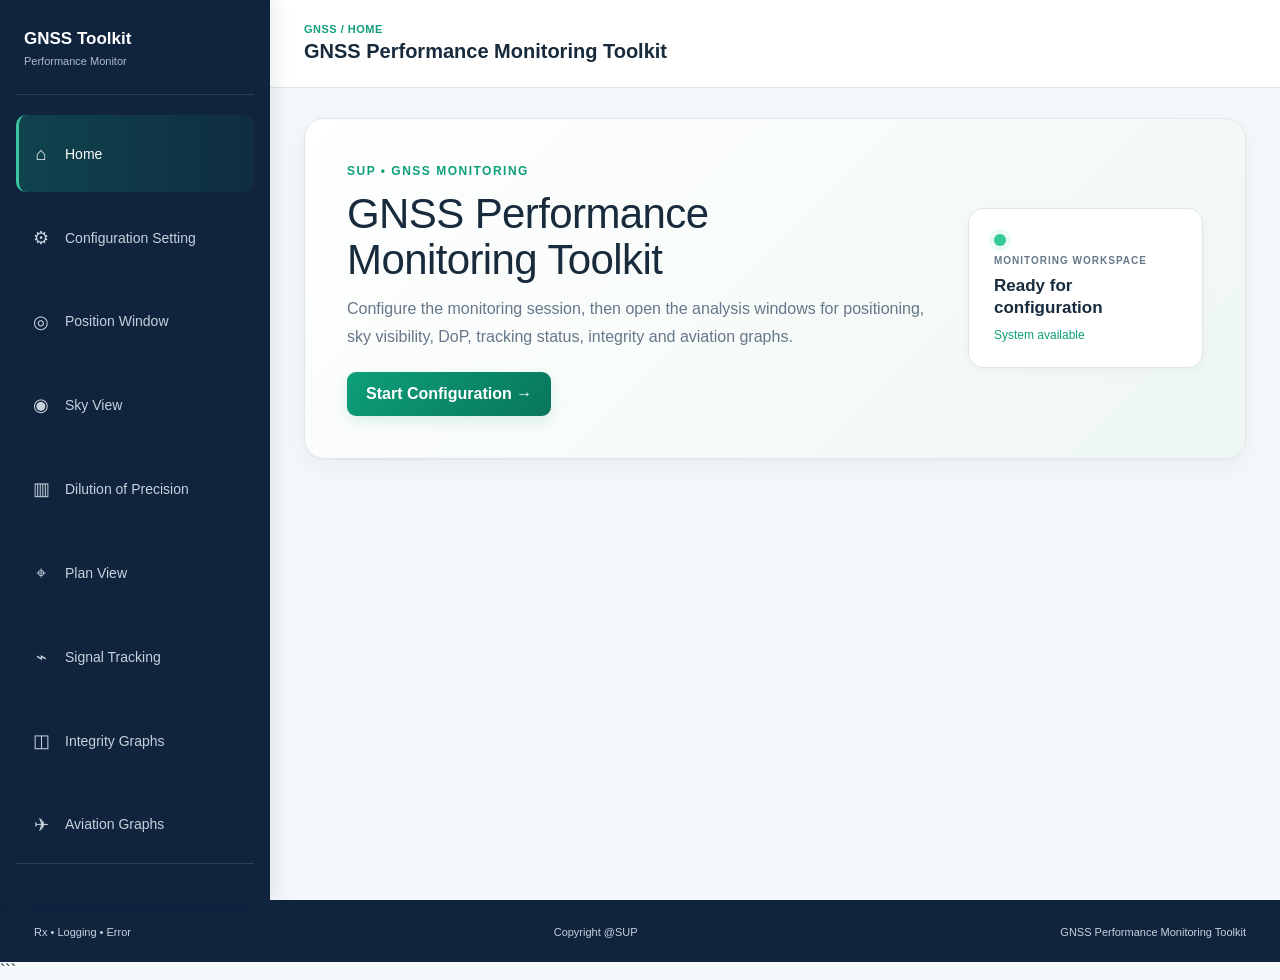
==== index.html @ cc6a9aa6 "first commit" ====
<!DOCTYPE html>
<html lang="en">

<head>
  <meta charset="UTF-8">
  <meta name="viewport" content="width=device-width, initial-scale=1.0">

  <title>GNSS Performance Monitoring Toolkit</title>

  <link rel="stylesheet" href="css/style.css">
</head>

<body>

<div class="app-shell">

  <!-- =========================================
       SIDEBAR
       ========================================= -->

  <aside class="sidebar" id="sidebar">

    <!-- SIDEBAR BRAND -->
    <div class="sidebar-brand">

  

      <div class="brand-text">
        <strong>GNSS Toolkit</strong>
        <small>Performance Monitor</small>
      </div>

    </div>


    <!-- SIDEBAR NAVIGATION -->
    <nav class="sidebar-nav">

      <a class="nav-item active" href="index.html">
        <span>⌂</span>
        <label>Home</label>
      </a>

      <a class="nav-item" href="pages/configuration.html">
        <span>⚙</span>
        <label>Configuration Setting</label>
      </a>

      <a class="nav-item" href="pages/position.html">
        <span>◎</span>
        <label>Position Window</label>
      </a>

      <a class="nav-item" href="pages/sky-view.html">
        <span>◉</span>
        <label>Sky View</label>
      </a>

      <a class="nav-item" href="pages/dop.html">
        <span>▥</span>
        <label>Dilution of Precision</label>
      </a>

      <a class="nav-item" href="pages/plan-view.html">
        <span>⌖</span>
        <label>Plan View</label>
      </a>

      <a class="nav-item" href="pages/signal-tracking.html">
        <span>⌁</span>
        <label>Signal Tracking</label>
      </a>

      <a class="nav-item" href="pages/integrity.html">
        <span>◫</span>
        <label>Integrity Graphs</label>
      </a>

      <a class="nav-item" href="pages/aviation.html">
        <span>✈</span>
        <label>Aviation Graphs</label>
      </a>

    </nav>


    <!-- sidebar -->
    <div class="sidebar-footer">

     

     

    </div>

  </aside>


  <!-- =========================================
       MAIN CONTENT
       ========================================= -->

  <main class="main-content">


    <!-- TOP BAR -->
    <header class="topbar">

      <button
        class="menu-btn"
        onclick="toggleSidebar()"
        aria-label="Open navigation">
        ☰
      </button>


      <div class="topbar-title">

        <div class="breadcrumb">
          GNSS / HOME
        </div>

        <h1>
          GNSS Performance Monitoring Toolkit
        </h1>

      </div>


      <!-- THEME BUTTON -->
      <!-- <button
        class="theme-toggle"
        id="themeToggle"
        onclick="toggleTheme()"
        aria-label="Switch theme">

        <span id="themeIcon">☾</span>

        <span id="themeText">
          Dark Mode
        </span>

      </button> -->


    

    </header>


    <!-- =========================================
         HERO
         ========================================= -->

    <section class="hero">

      <div class="hero-content">

        <span class="eyebrow">
          SUP • GNSS MONITORING
        </span>


        <h2>
          GNSS Performance<br>
          Monitoring Toolkit
        </h2>


        <p>
          Configure the monitoring session, then open the
          analysis windows for positioning, sky visibility,
          DoP, tracking status, integrity and aviation graphs.
        </p>


        <a
          class="primary-btn"
          href="pages/configuration.html">

          Start Configuration →

        </a>

      </div>


      <!-- HERO STATUS -->
      <div class="hero-status">

        <span class="status-dot"></span>

        <small>
          MONITORING WORKSPACE
        </small>

        <strong>
          Ready for configuration
        </strong>

        <span>
          System available
        </span>

      </div>

  
 </div>



    <!-- =========================================
         MAIN PAGE FOOTER
         THIS IS SEPARATE FROM SIDEBAR
         ========================================= -->

    <footer class="main-footer">

      <span>
        Rx • Logging • Error
      </span>

      <span>
        Copyright @SUP
      </span>

      <span>
        GNSS Performance Monitoring Toolkit
      </span>

    </footer>


  </main>



<!-- JAVASCRIPT -->
<script src="js/app.js"></script>

</body>
</html>
```
---- css/style.css ----
/* =========================================
   GLOBAL RESET
   ========================================= */

* {
    margin: 0;
    padding: 0;
    box-sizing: border-box;

    font-family:
        Arial,
        Helvetica,
        sans-serif;
}


/* =========================================
   ROOT COLORS
   ========================================= */

:root {
    --green: #0d9f7a;
    --green-dark: #08765c;

    --navy: #10243e;

    --text: #182b3c;
    --muted: #667789;

    --line: #dfe7ec;

    --bg: #f5f8fa;

    --white: #ffffff;

    --sidebar-text: #c6d1dc;
    --sidebar-muted: #aebdca;
}


/* =========================================
   BODY
   ========================================= */

html {
    scroll-behavior: smooth;
}

body {
    background: var(--bg);

    color: var(--text);

    min-height: 100vh;

    overflow-x: hidden;
}


/* =========================================
   LINKS
   ========================================= */

a {
    text-decoration: none;

    color: inherit;
}


/* =========================================
   APP SHELL
   ========================================= */

.app-shell {
    display: flex;

    min-height: 100vh;

    width: 100%;
}


/* =========================================
   SIDEBAR
   ========================================= */

.sidebar {
    width: 270px;

    height: 100vh;

    background: var(--navy);

    color: #ffffff;

    position: fixed;

    left: 0;
    top: 0;
    bottom: 0;

    z-index: 100;

    padding: 24px 16px 0;

    display: flex;

    flex-direction: column;

    overflow-y: auto;

    overflow-x: hidden;

    box-shadow:
        4px 0 18px rgba(16, 36, 62, .10);
}


/* Sidebar scrollbar */

.sidebar::-webkit-scrollbar {
    width: 5px;
}

.sidebar::-webkit-scrollbar-track {
    background: transparent;
}

.sidebar::-webkit-scrollbar-thumb {
    background: rgba(255,255,255,.18);

    border-radius: 10px;
}


/* =========================================
   SIDEBAR BRAND
   ========================================= */

.sidebar-brand {
    display: flex;

    align-items: center;

    gap: 12px;

    padding: 4px 8px 26px;

    border-bottom:
        1px solid rgba(255,255,255,.12);

    flex-shrink: 0;
}


.brand-mark {
    width: 52px;
    height: 52px;

    min-width: 52px;

    border-radius: 14px;

    background:
        linear-gradient(
            135deg,
            #0d9f7a,
            #08765c
        );

    display: grid;

    place-items: center;

    font-weight: 800;

    font-size: 14px;

    box-shadow:
        0 6px 18px rgba(13,159,122,.18);
}


.sidebar-brand strong {
    display: block;

    font-size: 17px;

    line-height: 1.3;
}


.sidebar-brand small {
    display: block;

    color: var(--sidebar-muted);

    margin-top: 4px;

    font-size: 11px;

    line-height: 1.3;
}


/* =========================================
   SIDEBAR NAVIGATION
   ========================================= */

.sidebar-nav {
    padding-top: 20px;

    display: grid;

    gap: 7px;

    flex: 1;

    min-height: 0;
}


.nav-item {
    display: flex;

    align-items: center;

    gap: 12px;

    padding: 13px 13px;

    border-radius: 10px;

    color: var(--sidebar-text);

    font-size: 14px;

    transition:
        background .2s ease,
        color .2s ease,
        transform .2s ease;

    min-height: 44px;
}


.nav-item span {
    width: 24px;

    min-width: 24px;

    text-align: center;

    font-size: 18px;

    line-height: 1;
}


.nav-item label {
    cursor: pointer;

    line-height: 1.3;
}


.nav-item:hover {
    background:
        rgba(13,159,122,.13);

    color: #ffffff;

    transform:
        translateX(2px);
}


.nav-item.active {
    background:
        linear-gradient(
            90deg,
            rgba(13,159,122,.25),
            rgba(13,159,122,.07)
        );

    color: #ffffff;

    border-left:
        3px solid #39c59f;

    padding-left: 10px;
}


/* =========================================
   SIDEBAR FOOTER
   ========================================= */

.sidebar-footer {
    margin-top: auto;

    padding: 16px 8px 20px;

    border-top:
        1px solid rgba(255,255,255,.12);

    background: var(--navy);

    flex-shrink: 0;
}


.sidebar-status {
    display: flex;

    align-items: center;

    gap: 8px;

    color: #c6d1dc;

    font-size: 12px;

    font-weight: 600;
}


.sidebar-copyright {
    margin-top: 8px;

    color: #71869a;

    font-size: 9px;

    letter-spacing: .2px;
}


.status-light {
    display: inline-block;

    width: 9px;
    height: 9px;

    min-width: 9px;

    background: #37c995;

    border-radius: 50%;

    box-shadow:
        0 0 0 4px rgba(55,201,149,.10);
}


/* =========================================
   MAIN CONTENT
   ========================================= */

.main-content {
    margin-left: 270px;

    width:
        calc(100% - 270px);

    min-width: 0;

    min-height: 100vh;

    display: flex;

    flex-direction: column;

    background: var(--bg);

    overflow-x: hidden;
}


/* =========================================
   TOP BAR
   ========================================= */

.topbar {
    min-height: 88px;

    background: #ffffff;

    border-bottom:
        1px solid var(--line);

    display: flex;

    align-items: center;

    justify-content: space-between;

    padding: 16px 34px;

    gap: 16px;

    flex-shrink: 0;
}


.topbar-title {
    margin-right: auto;

    min-width: 0;
}


.breadcrumb {
    font-size: 11px;

    color: var(--green);

    font-weight: 700;

    letter-spacing: .5px;

    margin-bottom: 3px;
}


.topbar h1 {
    font-size: 20px;

    margin-top: 2px;

    line-height: 1.3;
}


/* =========================================
   MENU BUTTON
   ========================================= */

.menu-btn {
    display: none;

    border: 0;

    background: #eaf0f4;

    color: var(--navy);

    border-radius: 8px;

    padding: 9px 12px;

    cursor: pointer;

    font-size: 17px;

    flex-shrink: 0;
}


.menu-btn:hover {
    background: #dfe8ee;
}


/* =========================================
   THEME BUTTON
   ========================================= */

.theme-toggle {
    border: 1px solid var(--line);

    background: #ffffff;

    color: var(--text);

    padding: 10px 14px;

    border-radius: 9px;

    cursor: pointer;

    display: flex;

    align-items: center;

    gap: 7px;

    font-size: 12px;

    font-weight: 700;

    transition: .2s ease;

    white-space: nowrap;
}


.theme-toggle:hover {
    border-color: var(--green);

    color: var(--green);

    background: #f7fcfa;
}


/* =========================================
   EXIT BUTTON
   ========================================= */

.exit-btn {
    border: 0;

    background: #eaf0f4;

    color: #243849;

    padding: 11px 20px;

    border-radius: 9px;

    font-weight: 700;

    cursor: pointer;

    transition: .2s ease;

    white-space: nowrap;
}


.exit-btn:hover {
    background: #dfe8ee;

    transform: translateY(-1px);
}


/* =========================================
   HERO
   ========================================= */

.hero {
    margin: 30px 34px 10px;

    padding: 42px;

    border-radius: 20px;

    background:
        linear-gradient(
            135deg,
            #ffffff,
            #eef7f4
        );

    border:
        1px solid var(--line);

    display: flex;

    justify-content: space-between;

    align-items: center;

    gap: 30px;

    box-shadow:
        0 8px 25px rgba(16,36,62,.05),
        0 1px 2px rgba(16,36,62,.03);

    font-family:
        "Inter",
        "Segoe UI",
        Arial,
        sans-serif;
}


/* Hero content */

.hero-content {
    min-width: 0;
}


.hero .eyebrow {
    font-family:
        "Inter",
        "Segoe UI",
        Arial,
        sans-serif;

    font-size: 12px;

    font-weight: 600;

    color: var(--green);

    letter-spacing: 1.5px;
}


.hero h2 {
    font-family:
        "Inter",
        "Segoe UI",
        Arial,
        sans-serif;

    font-size: 42px;

    line-height: 1.1;

    margin: 12px 0;

    font-weight: 500;

    letter-spacing: -.6px;
}


.hero h2 strong {
    color: var(--green);

    font-weight: 800;
}


.hero p {
    font-family:
        "Inter",
        "Segoe UI",
        Arial,
        sans-serif;

    max-width: 700px;

    color: var(--muted);

    line-height: 1.7;

    font-weight: 400;
}


/* =========================================
   PRIMARY BUTTON
   ========================================= */

.hero .primary-btn {
    display: inline-block;

    margin-top: 22px;

    background:
        linear-gradient(
            135deg,
            var(--green),
            var(--green-dark)
        );

    color: #ffffff;

    padding: 13px 19px;

    border-radius: 9px;

    font-family:
        "Inter",
        "Segoe UI",
        Arial,
        sans-serif;

    font-weight: 600;

    transition: .2s ease;

    box-shadow:
        0 5px 14px rgba(13,159,122,.14);
}


.hero .primary-btn:hover {
    transform: translateY(-2px);

    box-shadow:
        0 8px 18px rgba(13,159,122,.20);
}


/* =========================================
   HERO STATUS
   ========================================= */

.hero-status {
    min-width: 235px;

    padding: 25px;

    background: #ffffff;

    border:
        1px solid var(--line);

    border-radius: 15px;

    display: grid;

    gap: 9px;

    font-family:
        "Inter",
        "Segoe UI",
        Arial,
        sans-serif;

    box-shadow:
        0 4px 14px rgba(16,36,62,.035);
}


.hero-status small {
    font-size: 10px;

    color: var(--muted);

    letter-spacing: 1px;

    font-weight: 600;
}


.hero-status strong {
    font-size: 17px;

    font-weight: 700;

    line-height: 1.3;
}


.hero-status span:last-child {
    font-size: 12px;

    color: var(--green);
}


.status-dot {
    width: 12px;

    height: 12px;

    border-radius: 50%;

    background: #35c996;

    box-shadow:
        0 0 0 5px rgba(53,201,150,.10);
}


/* =========================================
   MAIN SECTION
   ========================================= */

.section {
    margin: 34px;
}


.section-heading {
    display: flex;

    gap: 15px;

    align-items: flex-start;

    margin-bottom: 18px;
}


.section-number {
    min-width: 42px;

    height: 42px;

    border-radius: 10px;

    background: var(--navy);

    color: #ffffff;

    display: grid;

    place-items: center;

    font-weight: 800;

    font-size: 13px;
}


.section-heading h3 {
    font-size: 22px;

    line-height: 1.3;
}


.section-heading p {
    color: var(--muted);

    font-size: 14px;

    margin-top: 5px;

    line-height: 1.5;
}


/* =========================================
   HOME CARD
   ========================================= */

.home-card {
    display: flex;

    align-items: center;

    gap: 18px;

    background: #ffffff;

    border:
        1px solid var(--line);

    border-radius: 14px;

    padding: 20px;

    transition: .2s ease;

    box-shadow:
        0 3px 12px rgba(16,36,62,.025);
}


.home-card:hover {
    transform:
        translateY(-2px);

    box-shadow:
        0 9px 24px rgba(16,36,62,.08);
}


.card-icon {
    width: 48px;
    height: 48px;

    min-width: 48px;

    border-radius: 12px;

    background: #e6f6f1;

    color: var(--green);

    display: grid;

    place-items: center;

    font-size: 22px;
}


.home-card h4 {
    font-size: 17px;

    line-height: 1.3;
}


.home-card p {
    color: var(--muted);

    font-size: 13px;

    margin-top: 5px;

    line-height: 1.5;
}


.home-card > span {
    margin-left: auto;

    font-size: 24px;

    color: var(--green);
}


/* =========================================
   MAIN PAGE FOOTER
   IMPORTANT:
   THIS FOOTER IS SEPARATE FROM SIDEBAR
   ========================================= */

.main-footer {
    margin-top: auto;

    width: 100%;

    min-height: 62px;

    padding: 18px 34px;

    background: var(--navy);

    color: #c6d1dc;

    display: flex;

    align-items: center;

    justify-content: space-between;

    gap: 20px;

    font-size: 11px;

    border-top:
        1px solid rgba(16,36,62,.10);
}


/* =========================================
   OTHER PAGE COMPONENTS
   ========================================= */

.page-content {
    padding: 34px;
}


.page-title {
    background: #ffffff;

    border:
        1px solid var(--line);

    border-radius: 17px;

    padding: 26px;

    margin-bottom: 20px;

    box-shadow:
        0 3px 12px rgba(16,36,62,.025);
}


.page-title h2 {
    font-size: 29px;

    margin-bottom: 7px;
}


.page-title p {
    color: var(--muted);

    line-height: 1.6;
}


.panel {
    background: #ffffff;

    border:
        1px solid var(--line);

    border-radius: 15px;

    padding: 24px;

    margin-bottom: 20px;

    box-shadow:
        0 3px 12px rgba(16,36,62,.025);
}


.panel h3 {
    margin-bottom: 7px;
}


.panel > p {
    color: var(--muted);

    font-size: 14px;

    margin-bottom: 18px;

    line-height: 1.5;
}


/* =========================================
   SOURCE OPTIONS
   ========================================= */

.source-options {
    display: grid;

    grid-template-columns:
        repeat(3, minmax(0,1fr));

    gap: 16px;
}


.source-option {
    background: #f9fbfc;

    border:
        2px solid var(--line);

    border-radius: 14px;

    padding: 22px;

    display: flex;

    align-items: center;

    gap: 14px;

    transition: .2s ease;
}


.source-option:hover {
    border-color: var(--green);

    background: #f2fbf8;
}


.radio {
    width: 20px;

    height: 20px;

    border:
        2px solid #9aaab6;

    border-radius: 50%;

    position: relative;
}


.source-option:hover .radio {
    border-color: var(--green);
}


.source-option b {
    display: block;
}


.source-option small {
    display: block;

    color: var(--muted);

    margin-top: 5px;
}


.open-arrow {
    margin-left: auto;

    color: var(--green);

    font-size: 22px;
}


/* =========================================
   BACK BUTTONS
   ========================================= */

.back-row {
    display: flex;

    gap: 10px;

    margin-bottom: 18px;

    flex-wrap: wrap;
}


.back-btn {
    padding: 10px 15px;

    background: #ffffff;

    border:
        1px solid var(--line);

    border-radius: 8px;

    color: var(--text);

    font-weight: 700;

    transition: .2s ease;
}


.back-btn:hover {
    border-color: var(--green);

    color: var(--green);
}


/* =========================================
   FORM
   ========================================= */

.form-grid {
    display: grid;

    grid-template-columns:
        repeat(2,minmax(0,1fr));

    gap: 18px;
}


.field label {
    display: block;

    font-size: 13px;

    font-weight: 700;

    margin-bottom: 7px;
}


.field input,
.field select {
    width: 100%;

    padding: 12px;

    border:
        1px solid #ccd7df;

    border-radius: 8px;

    outline: none;

    background: #ffffff;
}


.field input:focus,
.field select:focus {
    border-color: var(--green);

    box-shadow:
        0 0 0 3px rgba(13,159,122,.08);
}


/* =========================================
   RADIO LIST
   ========================================= */

.radio-list {
    display: grid;

    gap: 12px;
}


.radio-row {
    display: flex;

    align-items: center;

    gap: 10px;

    padding: 13px;

    border:
        1px solid var(--line);

    border-radius: 8px;
}


.radio-row input {
    accent-color: var(--green);
}


/* =========================================
   STATS
   ========================================= */

.stats-grid {
    display: grid;

    grid-template-columns:
        repeat(4,minmax(0,1fr));

    gap: 15px;
}


.stat {
    padding: 20px;

    background: #f8fafb;

    border:
        1px solid var(--line);

    border-radius: 12px;
}


.stat small {
    color: var(--muted);
}


.stat strong {
    display: block;

    font-size: 24px;

    margin-top: 7px;

    color: var(--green);
}


/* =========================================
   DOP CHART
   ========================================= */

.dop-chart {
    height: 330px;

    display: flex;

    align-items: flex-end;

    gap:
        clamp(12px,4vw,40px);

    padding: 25px 15px;

    border-left:
        1px solid #cbd7df;

    border-bottom:
        1px solid #cbd7df;

    background:
        repeating-linear-gradient(
            to top,
            #fff 0,
            #fff 64px,
            #edf2f5 65px
        );
}


.bar-wrap {
    height: 100%;

    flex: 1;

    display: flex;

    flex-direction: column;

    justify-content: flex-end;

    align-items: center;

    gap: 8px;
}


.bar {
    width:
        min(65px,70%);

    border-radius:
        8px 8px 2px 2px;

    background:
        linear-gradient(
            to top,
            #08765c,
            #55c9aa
        );

    min-height: 25px;

    transition: .2s ease;
}


.bar:hover {
    transform:
        translateY(-3px);
}


.bar-wrap span {
    font-size: 12px;

    font-weight: 700;
}


.bar-wrap small {
    color: var(--muted);
}


/* =========================================
   SIGNAL GRID
   ========================================= */

.signal-grid {
    display: grid;

    grid-template-columns:
        repeat(5,minmax(0,1fr));

    gap: 14px;
}


.signal-box {
    background: #ffffff;

    border:
        1px solid var(--line);

    border-radius: 12px;

    padding: 20px;

    text-align: center;
}


.signal-box strong {
    display: block;

    color: var(--green);

    font-size: 24px;

    margin-top: 10px;
}


/* =========================================
   PLACEHOLDER
   ========================================= */

.placeholder {
    height: 300px;

    border:
        2px dashed #ccd7df;

    border-radius: 13px;

    display: grid;

    place-items: center;

    color: var(--muted);

    background: #fafcfd;

    text-align: center;

    padding: 20px;
}


/* =========================================
   CHIPS
   ========================================= */

.chips {
    display: flex;

    flex-wrap: wrap;

    gap: 10px;
}


.chip {
    padding: 9px 13px;

    border-radius: 20px;

    background: #e9f6f2;

    color: #08765c;

    font-size: 13px;

    font-weight: 700;
}


/* =========================================
   TABLET
   ========================================= */

@media (max-width: 1050px) {

    .feature-grid {
        grid-template-columns:
            repeat(2,1fr);
    }

    .feature-card.wide {
        grid-column:
            span 2;
    }

    .source-options {
        grid-template-columns: 1fr;
    }

    .stats-grid {
        grid-template-columns:
            repeat(2,1fr);
    }

    .signal-grid {
        grid-template-columns:
            repeat(2,1fr);
    }

    .hero {
        padding: 32px;
    }

    .hero h2 {
        font-size: 36px;
    }

    .theme-toggle {
        padding: 9px 11px;
    }
}


/* =========================================
   MOBILE / TABLET
   ========================================= */

@media (max-width: 800px) {

    /* SIDEBAR */

    .sidebar {
        width: 270px;

        transform:
            translateX(-100%);

        transition:
            transform .25s ease;

        box-shadow:
            8px 0 25px rgba(0,0,0,.15);
    }

    .sidebar.open {
        transform:
            translateX(0);
    }


    /* MAIN */

    .main-content {
        margin-left: 0;

        width: 100%;
    }


    /* MENU */

    .menu-btn {
        display: block;
    }


    /* TOPBAR */

    .topbar {
        min-height: 72px;

        padding: 13px 18px;

        gap: 10px;
    }

    .topbar h1 {
        font-size: 16px;
    }

    .breadcrumb {
        font-size: 9px;
    }

    .theme-toggle {
        padding: 8px 10px;

        font-size: 11px;
    }

    .exit-btn {
        padding: 9px 13px;

        font-size: 12px;
    }


    /* HERO */

    .hero {
        margin: 20px 18px;

        padding: 28px;

        flex-direction: column;

        align-items: flex-start;

        gap: 22px;
    }

    .hero h2 {
        font-size: 32px;
    }

    .hero-status {
        width: 100%;

        min-width: 0;
    }


    /* SECTION */

    .section {
        margin: 25px 18px;
    }


    /* PAGE */

    .page-content {
        padding: 25px 18px;
    }


    /* GRID */

    .feature-grid {
        grid-template-columns: 1fr;
    }

    .feature-card.wide {
        grid-column: auto;
    }


    /* FORM */

    .form-grid {
        grid-template-columns: 1fr;
    }


    /* MAIN FOOTER */

    .main-footer {
        padding: 18px;

        flex-direction: column;

        text-align: center;

        gap: 8px;
    }
}


/* =========================================
   SMALL MOBILE
   ========================================= */

@media (max-width: 520px) {

    /* SIDEBAR */

    .sidebar {
        width: 255px;
    }


    /* TOPBAR */

    .topbar {
        padding: 12px 14px;

        gap: 7px;
    }

    .topbar h1 {
        font-size: 14px;
    }

    .theme-toggle {
        padding: 8px;

        gap: 4px;
    }

    .theme-toggle #themeText {
        display: none;
    }

    .topbar .exit-btn {
        padding: 8px 11px;
    }


    /* HERO */

    .hero {
        margin: 16px 14px;

        padding: 22px;

        border-radius: 16px;
    }

    .hero h2 {
        font-size: 27px;
    }

    .hero p {
        font-size: 14px;
    }

    .hero .primary-btn {
        width: 100%;

        text-align: center;
    }


    /* SECTION */

    .section {
        margin:
            22px 14px;
    }

    .section-heading {
        gap: 10px;
    }

    .section-number {
        min-width: 36px;

        width: 36px;

        height: 36px;

        font-size: 11px;
    }

    .section-heading h3 {
        font-size: 18px;
    }

    .section-heading p {
        font-size: 13px;
    }


    /* PAGE CONTENT */

    .page-content {
        padding:
            20px 14px;
    }


    /* PAGE TITLE */

    .page-title {
        padding: 20px;

        border-radius: 14px;
    }

    .page-title h2 {
        font-size: 24px;
    }


    /* PANELS */

    .panel {
        padding: 18px;

        border-radius: 13px;
    }


    /* STATS */

    .stats-grid,
    .signal-grid {
        grid-template-columns: 1fr;
    }


    /* DOP GRAPH */

    .dop-chart {
        height: 260px;

        gap: 8px;

        padding:
            15px 7px;
    }

    .bar {
        width: 65%;
    }

    .bar-wrap span {
        font-size: 10px;
    }

    .bar-wrap small {
        font-size: 10px;
    }


    /* SOURCE OPTIONS */

    .source-option {
        padding: 17px;
    }


    /* BACK BUTTON */

    .back-row {
        gap: 7px;
    }

    .back-btn {
        padding: 9px 12px;

        font-size: 12px;
    }


    /* SIDEBAR FOOTER */

    .sidebar-footer {
        padding:
            14px 7px 18px;
    }

    .sidebar-status {
        font-size: 11px;
    }

    .sidebar-copyright {
        font-size: 9px;
    }


    /* MAIN FOOTER */

    .main-footer {
        font-size: 10px;

        padding:
            16px 12px;
    }
}


/* =========================================
   VERY SMALL MOBILE
   ========================================= */

@media (max-width: 360px) {

    .hero h2 {
        font-size: 24px;
    }

    .hero {
        padding: 19px;
    }

    .section {
        margin-left: 10px;

        margin-right: 10px;
    }

    .page-content {
        padding-left: 10px;

        padding-right: 10px;
    }

    .panel {
        padding: 15px;
    }
}
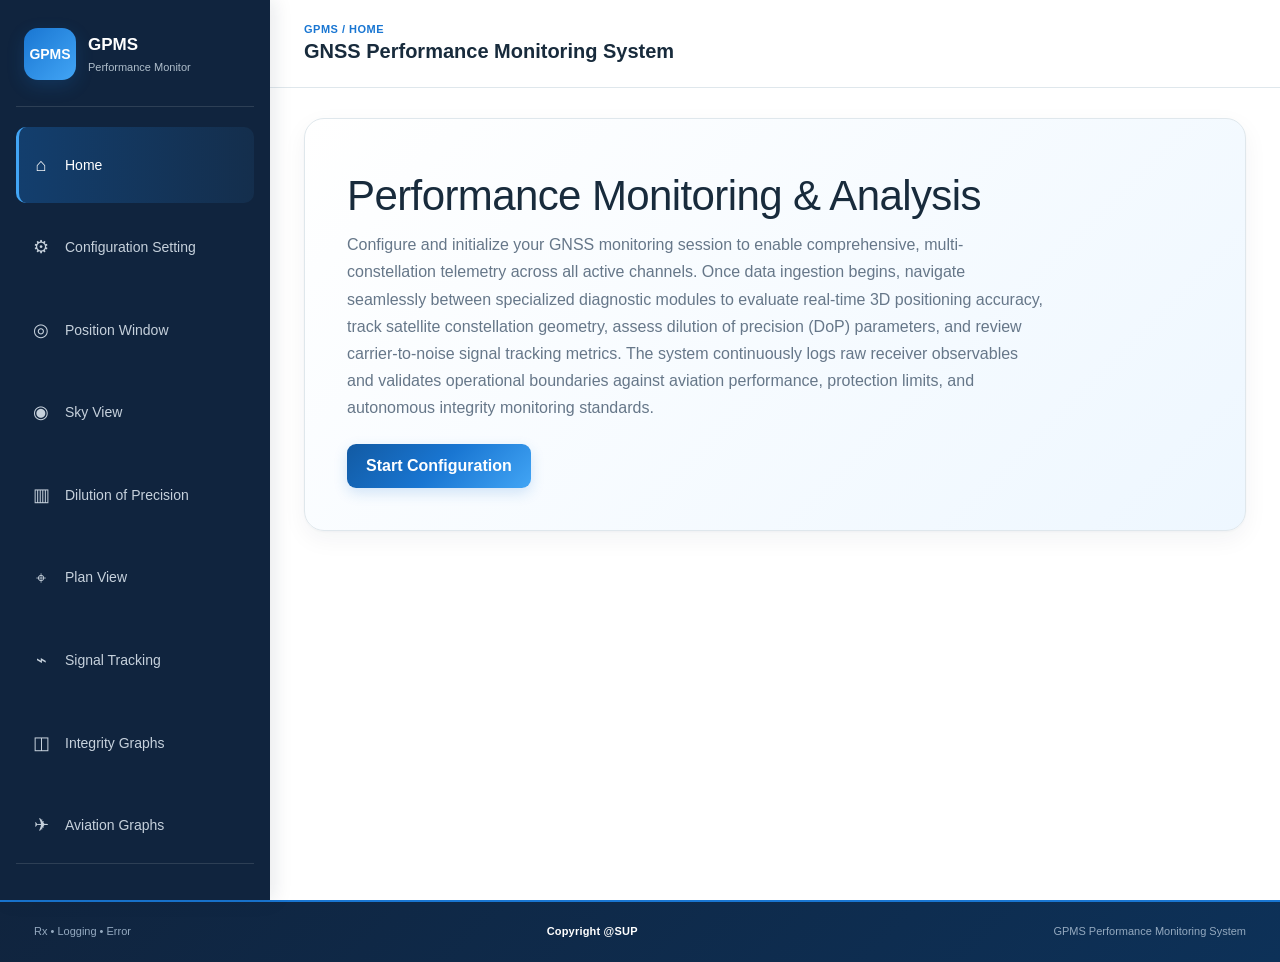
==== commit aae49ea7: "first commit" ====
--- a/index.html
+++ b/index.html
@@ -6,7 +6,7 @@
   <meta charset="UTF-8">
   <meta name="viewport" content="width=device-width, initial-scale=1.0">
 
-  <title>GNSS Performance Monitoring Toolkit</title>
+  <title>GPMS Performance Monitoring System</title>
 
   <link rel="stylesheet" href="css/style.css">
 </head>
@@ -21,18 +21,18 @@
 
   <aside class="sidebar" id="sidebar">
 
-    <!-- SIDEBAR BRAND -->
-    <div class="sidebar-brand">
-
-  
-
-      <div class="brand-text">
-        <strong>GNSS Toolkit</strong>
-        <small>Performance Monitor</small>
-      </div>
-
-    </div>
-
+   <div class="sidebar-brand">
+
+            <div class="brand-mark">
+                GPMS
+            </div>
+
+            <div>
+                <strong>GPMS </strong>
+                <small>Performance Monitor</small>
+            </div>
+
+        </div>
 
     <!-- SIDEBAR NAVIGATION -->
     <nav class="sidebar-nav">
@@ -118,30 +118,17 @@
       <div class="topbar-title">
 
         <div class="breadcrumb">
-          GNSS / HOME
+          GPMS / HOME
         </div>
 
         <h1>
-          GNSS Performance Monitoring Toolkit
+          GNSS Performance Monitoring System
         </h1>
 
       </div>
 
 
-      <!-- THEME BUTTON -->
-      <!-- <button
-        class="theme-toggle"
-        id="themeToggle"
-        onclick="toggleTheme()"
-        aria-label="Switch theme">
-
-        <span id="themeIcon">☾</span>
-
-        <span id="themeText">
-          Dark Mode
-        </span>
-
-      </button> -->
+  
 
 
     
@@ -156,30 +143,33 @@
     <section class="hero">
 
       <div class="hero-content">
-
+<!-- 
         <span class="eyebrow">
-          SUP • GNSS MONITORING
-        </span>
+          SUP • GPMS MONITORING
+        </span> -->
 
 
         <h2>
-          GNSS Performance<br>
-          Monitoring Toolkit
-        </h2>
-
-
-        <p>
-          Configure the monitoring session, then open the
-          analysis windows for positioning, sky visibility,
-          DoP, tracking status, integrity and aviation graphs.
-        </p>
+    Performance Monitoring &amp; Analysis
+</h2>
+
+<p>
+    Configure and initialize your GNSS monitoring session to enable comprehensive,
+    multi-constellation telemetry across all active channels. Once data ingestion
+    begins, navigate seamlessly between specialized diagnostic modules to evaluate
+    real-time 3D positioning accuracy, track satellite constellation geometry,
+    assess dilution of precision (DoP) parameters, and review carrier-to-noise
+    signal tracking metrics. The system continuously logs raw receiver observables
+    and validates operational boundaries against aviation performance, protection
+    limits, and autonomous integrity monitoring standards.
+</p>
 
 
         <a
           class="primary-btn"
           href="pages/configuration.html">
 
-          Start Configuration →
+          Start Configuration 
 
         </a>
 
@@ -187,7 +177,7 @@
 
 
       <!-- HERO STATUS -->
-      <div class="hero-status">
+      <!-- <div class="hero-status">
 
         <span class="status-dot"></span>
 
@@ -203,7 +193,7 @@
           System available
         </span>
 
-      </div>
+      </div> -->
 
   
  </div>
@@ -226,7 +216,7 @@
       </span>
 
       <span>
-        GNSS Performance Monitoring Toolkit
+        GPMS Performance Monitoring System
       </span>
 
     </footer>
@@ -241,4 +231,3 @@
 
 </body>
 </html>
-```
--- a/css/style.css
+++ b/css/style.css
@@ -7,7 +7,6 @@
     margin: 0;
     padding: 0;
     box-sizing: border-box;
-
     font-family:
         Arial,
         Helvetica,
@@ -20,18 +19,15 @@
    ========================================= */
 
 :root {
-    --green: #0d9f7a;
-    --green-dark: #08765c;
-
+    --blue: #1976d2;
+    --blue-dark: #125aa3;
+    --blue-light: #42a5f5;
     --navy: #10243e;
 
     --text: #182b3c;
     --muted: #667789;
-
     --line: #dfe7ec;
-
     --bg: #f5f8fa;
-
     --white: #ffffff;
 
     --sidebar-text: #c6d1dc;
@@ -49,11 +45,8 @@
 
 body {
     background: var(--bg);
-
     color: var(--text);
-
     min-height: 100vh;
-
     overflow-x: hidden;
 }
 
@@ -64,7 +57,6 @@
 
 a {
     text-decoration: none;
-
     color: inherit;
 }
 
@@ -75,9 +67,7 @@
 
 .app-shell {
     display: flex;
-
     min-height: 100vh;
-
     width: 100%;
 }
 
@@ -87,6 +77,7 @@
    ========================================= */
 
 .sidebar {
+
     width: 270px;
 
     height: 100vh;
@@ -98,7 +89,9 @@
     position: fixed;
 
     left: 0;
+
     top: 0;
+
     bottom: 0;
 
     z-index: 100;
@@ -109,37 +102,23 @@
 
     flex-direction: column;
 
-    overflow-y: auto;
-
-    overflow-x: hidden;
+    /*
+       SIDEBAR IS FIXED
+       NO SCROLLING
+    */
+    overflow: hidden;
 
     box-shadow:
         4px 0 18px rgba(16, 36, 62, .10);
 }
 
 
-/* Sidebar scrollbar */
-
-.sidebar::-webkit-scrollbar {
-    width: 5px;
-}
-
-.sidebar::-webkit-scrollbar-track {
-    background: transparent;
-}
-
-.sidebar::-webkit-scrollbar-thumb {
-    background: rgba(255,255,255,.18);
-
-    border-radius: 10px;
-}
-
-
 /* =========================================
    SIDEBAR BRAND
    ========================================= */
 
 .sidebar-brand {
+
     display: flex;
 
     align-items: center;
@@ -156,7 +135,9 @@
 
 
 .brand-mark {
+
     width: 52px;
+
     height: 52px;
 
     min-width: 52px;
@@ -166,8 +147,8 @@
     background:
         linear-gradient(
             135deg,
-            #0d9f7a,
-            #08765c
+            #1976d2,
+            #42a5f5
         );
 
     display: grid;
@@ -179,11 +160,12 @@
     font-size: 14px;
 
     box-shadow:
-        0 6px 18px rgba(13,159,122,.18);
+        0 6px 18px rgba(25,118,210,.20);
 }
 
 
 .sidebar-brand strong {
+
     display: block;
 
     font-size: 17px;
@@ -193,6 +175,7 @@
 
 
 .sidebar-brand small {
+
     display: block;
 
     color: var(--sidebar-muted);
@@ -210,19 +193,31 @@
    ========================================= */
 
 .sidebar-nav {
+
     padding-top: 20px;
 
     display: grid;
 
     gap: 7px;
 
+    /*
+       Navigation remains inside the fixed sidebar.
+       It does NOT create a scrollbar.
+    */
     flex: 1;
 
     min-height: 0;
-}
-
+
+    overflow: hidden;
+}
+
+
+/* =========================================
+   NAVIGATION ITEM
+   ========================================= */
 
 .nav-item {
+
     display: flex;
 
     align-items: center;
@@ -236,6 +231,8 @@
     color: var(--sidebar-text);
 
     font-size: 14px;
+
+    text-decoration: none;
 
     transition:
         background .2s ease,
@@ -243,10 +240,13 @@
         transform .2s ease;
 
     min-height: 44px;
+
+    flex-shrink: 0;
 }
 
 
 .nav-item span {
+
     width: 24px;
 
     min-width: 24px;
@@ -260,37 +260,125 @@
 
 
 .nav-item label {
+
     cursor: pointer;
 
     line-height: 1.3;
-}
-
+
+    white-space: nowrap;
+}
+
+
+/* =========================================
+   BLUE HOVER
+   ========================================= */
 
 .nav-item:hover {
-    background:
-        rgba(13,159,122,.13);
-
-    color: #ffffff;
-
-    transform:
-        translateX(2px);
-}
-
-
-.nav-item.active {
+
     background:
         linear-gradient(
             90deg,
-            rgba(13,159,122,.25),
-            rgba(13,159,122,.07)
+            rgba(25,118,210,.22),
+            rgba(66,165,245,.07)
         );
 
     color: #ffffff;
 
+    transform:
+        translateX(2px);
+}
+
+
+/* =========================================
+   BLUE ACTIVE
+   ========================================= */
+
+.nav-item.active {
+
+    background:
+        linear-gradient(
+            90deg,
+            rgba(25,118,210,.32),
+            rgba(66,165,245,.08)
+        );
+
+    color: #ffffff;
+
     border-left:
-        3px solid #39c59f;
+        3px solid #42a5f5;
 
     padding-left: 10px;
+}
+
+
+/* =========================================
+   SIDEBAR FOOTER
+   ========================================= */
+
+.sidebar-footer {
+
+    flex-shrink: 0;
+
+    min-height: 25px;
+
+    height: 25px;
+}
+
+
+/* =========================================
+   COMPLETELY REMOVE SIDEBAR SCROLLBAR
+   ========================================= */
+
+/* Chrome / Edge / Safari */
+
+.sidebar::-webkit-scrollbar,
+.sidebar-nav::-webkit-scrollbar {
+
+    display: none;
+
+    width: 0;
+
+    height: 0;
+}
+
+
+/* Firefox */
+
+.sidebar,
+.sidebar-nav {
+
+    scrollbar-width: none;
+}
+
+
+/* =========================================
+   PREVENT HORIZONTAL SIDEBAR SCROLLING
+   ========================================= */
+
+.sidebar {
+
+    overflow-x: hidden;
+
+    overflow-y: hidden;
+}
+
+
+/* =========================================
+   IMPORTANT
+   SIDEBAR NEVER MOVES OR SCROLLS
+   ========================================= */
+
+.sidebar {
+
+    position: fixed;
+
+    top: 0;
+
+    left: 0;
+
+    bottom: 0;
+
+    height: 100vh;
 }
 
 
@@ -346,12 +434,17 @@
 
     min-width: 9px;
 
-    background: #37c995;
+    background:
+        linear-gradient(
+            135deg,
+            #1976d2,
+            #42a5f5
+        );
 
     border-radius: 50%;
 
     box-shadow:
-        0 0 0 4px rgba(55,201,149,.10);
+        0 0 0 4px rgba(66,165,245,.10);
 }
 
 
@@ -415,7 +508,7 @@
 .breadcrumb {
     font-size: 11px;
 
-    color: var(--green);
+    color: var(--blue);
 
     font-weight: 700;
 
@@ -443,7 +536,7 @@
 
     border: 0;
 
-    background: #eaf0f4;
+    background: #eaf3fc;
 
     color: var(--navy);
 
@@ -460,7 +553,7 @@
 
 
 .menu-btn:hover {
-    background: #dfe8ee;
+    background: #dcecff;
 }
 
 
@@ -469,7 +562,8 @@
    ========================================= */
 
 .theme-toggle {
-    border: 1px solid var(--line);
+    border:
+        1px solid var(--line);
 
     background: #ffffff;
 
@@ -498,11 +592,11 @@
 
 
 .theme-toggle:hover {
-    border-color: var(--green);
-
-    color: var(--green);
-
-    background: #f7fcfa;
+    border-color: var(--blue);
+
+    color: var(--blue);
+
+    background: #f4f9ff;
 }
 
 
@@ -532,9 +626,17 @@
 
 
 .exit-btn:hover {
-    background: #dfe8ee;
-
-    transform: translateY(-1px);
+    background:
+        linear-gradient(
+            135deg,
+            #1976d2,
+            #42a5f5
+        );
+
+    color: #ffffff;
+
+    transform:
+        translateY(-1px);
 }
 
 
@@ -553,7 +655,7 @@
         linear-gradient(
             135deg,
             #ffffff,
-            #eef7f4
+            #eef7ff
         );
 
     border:
@@ -597,7 +699,7 @@
 
     font-weight: 600;
 
-    color: var(--green);
+    color: var(--blue);
 
     letter-spacing: 1.5px;
 }
@@ -623,7 +725,19 @@
 
 
 .hero h2 strong {
-    color: var(--green);
+    background:
+        linear-gradient(
+            90deg,
+            #125aa3,
+            #1976d2,
+            #42a5f5
+        );
+
+    -webkit-background-clip: text;
+
+    background-clip: text;
+
+    -webkit-text-fill-color: transparent;
 
     font-weight: 800;
 }
@@ -658,8 +772,9 @@
     background:
         linear-gradient(
             135deg,
-            var(--green),
-            var(--green-dark)
+            #125aa3,
+            #1976d2,
+            #42a5f5
         );
 
     color: #ffffff;
@@ -679,15 +794,16 @@
     transition: .2s ease;
 
     box-shadow:
-        0 5px 14px rgba(13,159,122,.14);
+        0 5px 14px rgba(25,118,210,.18);
 }
 
 
 .hero .primary-btn:hover {
-    transform: translateY(-2px);
+    transform:
+        translateY(-2px);
 
     box-shadow:
-        0 8px 18px rgba(13,159,122,.20);
+        0 8px 18px rgba(25,118,210,.28);
 }
 
 
@@ -700,7 +816,12 @@
 
     padding: 25px;
 
-    background: #ffffff;
+    background:
+        linear-gradient(
+            135deg,
+            #ffffff,
+            #f1f7fd
+        );
 
     border:
         1px solid var(--line);
@@ -745,7 +866,7 @@
 .hero-status span:last-child {
     font-size: 12px;
 
-    color: var(--green);
+    color: var(--blue);
 }
 
 
@@ -756,10 +877,15 @@
 
     border-radius: 50%;
 
-    background: #35c996;
+    background:
+        linear-gradient(
+            135deg,
+            #1976d2,
+            #42a5f5
+        );
 
     box-shadow:
-        0 0 0 5px rgba(53,201,150,.10);
+        0 0 0 5px rgba(66,165,245,.10);
 }
 
 
@@ -790,7 +916,12 @@
 
     border-radius: 10px;
 
-    background: var(--navy);
+    background:
+        linear-gradient(
+            135deg,
+            #10243e,
+            #174b78
+        );
 
     color: #ffffff;
 
@@ -833,7 +964,12 @@
 
     gap: 18px;
 
-    background: #ffffff;
+    background:
+        linear-gradient(
+            135deg,
+            #ffffff,
+            #f7fbff
+        );
 
     border:
         1px solid var(--line);
@@ -853,22 +989,31 @@
     transform:
         translateY(-2px);
 
+    border-color:
+        #c9def2;
+
     box-shadow:
-        0 9px 24px rgba(16,36,62,.08);
+        0 9px 24px rgba(25,118,210,.08);
 }
 
 
 .card-icon {
     width: 48px;
+
     height: 48px;
 
     min-width: 48px;
 
     border-radius: 12px;
 
-    background: #e6f6f1;
-
-    color: var(--green);
+    background:
+        linear-gradient(
+            135deg,
+            #eaf4ff,
+            #dceeff
+        );
+
+    color: var(--blue);
 
     display: grid;
 
@@ -901,14 +1046,12 @@
 
     font-size: 24px;
 
-    color: var(--green);
+    color: var(--blue);
 }
 
 
 /* =========================================
    MAIN PAGE FOOTER
-   IMPORTANT:
-   THIS FOOTER IS SEPARATE FROM SIDEBAR
    ========================================= */
 
 .main-footer {
@@ -920,7 +1063,12 @@
 
     padding: 18px 34px;
 
-    background: var(--navy);
+    background:
+        linear-gradient(
+            135deg,
+            #10243e,
+            #0d3158
+        );
 
     color: #c6d1dc;
 
@@ -935,7 +1083,7 @@
     font-size: 11px;
 
     border-top:
-        1px solid rgba(16,36,62,.10);
+        2px solid #1976d2;
 }
 
 
@@ -949,7 +1097,12 @@
 
 
 .page-title {
-    background: #ffffff;
+    background:
+        linear-gradient(
+            135deg,
+            #ffffff,
+            #f7fbff
+        );
 
     border:
         1px solid var(--line);
@@ -980,7 +1133,12 @@
 
 
 .panel {
-    background: #ffffff;
+    background:
+        linear-gradient(
+            135deg,
+            #ffffff,
+            #fbfdff
+        );
 
     border:
         1px solid var(--line);
@@ -1027,7 +1185,12 @@
 
 
 .source-option {
-    background: #f9fbfc;
+    background:
+        linear-gradient(
+            135deg,
+            #f9fbfc,
+            #f3f8fd
+        );
 
     border:
         2px solid var(--line);
@@ -1047,9 +1210,14 @@
 
 
 .source-option:hover {
-    border-color: var(--green);
-
-    background: #f2fbf8;
+    border-color: var(--blue);
+
+    background:
+        linear-gradient(
+            135deg,
+            #ffffff,
+            #edf6ff
+        );
 }
 
 
@@ -1068,7 +1236,7 @@
 
 
 .source-option:hover .radio {
-    border-color: var(--green);
+    border-color: var(--blue);
 }
 
 
@@ -1089,7 +1257,7 @@
 .open-arrow {
     margin-left: auto;
 
-    color: var(--green);
+    color: var(--blue);
 
     font-size: 22px;
 }
@@ -1113,7 +1281,12 @@
 .back-btn {
     padding: 10px 15px;
 
-    background: #ffffff;
+    background:
+        linear-gradient(
+            135deg,
+            #ffffff,
+            #f5f9fd
+        );
 
     border:
         1px solid var(--line);
@@ -1129,9 +1302,16 @@
 
 
 .back-btn:hover {
-    border-color: var(--green);
-
-    color: var(--green);
+    border-color: var(--blue);
+
+    color: var(--blue);
+
+    background:
+        linear-gradient(
+            135deg,
+            #ffffff,
+            #edf6ff
+        );
 }
 
 
@@ -1179,10 +1359,10 @@
 
 .field input:focus,
 .field select:focus {
-    border-color: var(--green);
+    border-color: var(--blue);
 
     box-shadow:
-        0 0 0 3px rgba(13,159,122,.08);
+        0 0 0 3px rgba(25,118,210,.08);
 }
 
 
@@ -1214,7 +1394,7 @@
 
 
 .radio-row input {
-    accent-color: var(--green);
+    accent-color: var(--blue);
 }
 
 
@@ -1235,7 +1415,12 @@
 .stat {
     padding: 20px;
 
-    background: #f8fafb;
+    background:
+        linear-gradient(
+            135deg,
+            #f8fafb,
+            #f2f7fc
+        );
 
     border:
         1px solid var(--line);
@@ -1256,7 +1441,7 @@
 
     margin-top: 7px;
 
-    color: var(--green);
+    color: var(--blue);
 }
 
 
@@ -1287,7 +1472,7 @@
             to top,
             #fff 0,
             #fff 64px,
-            #edf2f5 65px
+            #edf3f8 65px
         );
 }
 
@@ -1319,8 +1504,9 @@
     background:
         linear-gradient(
             to top,
-            #08765c,
-            #55c9aa
+            #125aa3,
+            #1976d2,
+            #42a5f5
         );
 
     min-height: 25px;
@@ -1362,7 +1548,12 @@
 
 
 .signal-box {
-    background: #ffffff;
+    background:
+        linear-gradient(
+            135deg,
+            #ffffff,
+            #f5faff
+        );
 
     border:
         1px solid var(--line);
@@ -1378,7 +1569,7 @@
 .signal-box strong {
     display: block;
 
-    color: var(--green);
+    color: var(--blue);
 
     font-size: 24px;
 
@@ -1404,7 +1595,12 @@
 
     color: var(--muted);
 
-    background: #fafcfd;
+    background:
+        linear-gradient(
+            135deg,
+            #fafcfd,
+            #f3f7fb
+        );
 
     text-align: center;
 
@@ -1430,9 +1626,14 @@
 
     border-radius: 20px;
 
-    background: #e9f6f2;
-
-    color: #08765c;
+    background:
+        linear-gradient(
+            135deg,
+            #eaf4ff,
+            #dceeff
+        );
+
+    color: #125aa3;
 
     font-size: 13px;
 
@@ -1635,15 +1836,11 @@
 
 @media (max-width: 520px) {
 
-    /* SIDEBAR */
-
     .sidebar {
         width: 255px;
     }
 
 
-    /* TOPBAR */
-
     .topbar {
         padding: 12px 14px;
 
@@ -1669,8 +1866,6 @@
     }
 
 
-    /* HERO */
-
     .hero {
         margin: 16px 14px;
 
@@ -1693,8 +1888,6 @@
         text-align: center;
     }
 
-
-    /* SECTION */
 
     .section {
         margin:
@@ -1724,16 +1917,12 @@
     }
 
 
-    /* PAGE CONTENT */
-
     .page-content {
         padding:
             20px 14px;
     }
 
 
-    /* PAGE TITLE */
-
     .page-title {
         padding: 20px;
 
@@ -1745,16 +1934,12 @@
     }
 
 
-    /* PANELS */
-
     .panel {
         padding: 18px;
 
         border-radius: 13px;
     }
 
-
-    /* STATS */
 
     .stats-grid,
     .signal-grid {
@@ -1762,8 +1947,6 @@
     }
 
 
-    /* DOP GRAPH */
-
     .dop-chart {
         height: 260px;
 
@@ -1786,15 +1969,11 @@
     }
 
 
-    /* SOURCE OPTIONS */
-
     .source-option {
         padding: 17px;
     }
 
 
-    /* BACK BUTTON */
-
     .back-row {
         gap: 7px;
     }
@@ -1805,8 +1984,6 @@
         font-size: 12px;
     }
 
-
-    /* SIDEBAR FOOTER */
 
     .sidebar-footer {
         padding:
@@ -1822,8 +1999,6 @@
     }
 
 
-    /* MAIN FOOTER */
-
     .main-footer {
         font-size: 10px;
 
@@ -1864,3 +2039,1701 @@
     }
 }
 
+
+/* CONFIGURATION CSS */
+
+
+
+        /* =========================================================
+           PAGE LAYOUT
+        ========================================================= */
+
+        html,
+        body {
+            width: 100%;
+            height: 100%;
+            margin: 0;
+            padding: 0;
+        }
+
+        body {
+            background: #f5f8fa;
+            overflow: hidden;
+        }
+
+        .app-shell {
+            display: flex;
+            width: 100%;
+            height: 100vh;
+            overflow: hidden;
+        }
+
+        .sidebar {
+            height: 100vh;
+            min-height: 100vh;
+            flex-shrink: 0;
+        }
+
+        .sidebar-container {
+            height: 100%;
+            display: flex;
+            flex-direction: column;
+        }
+
+        .sidebar-nav {
+            flex: 1;
+            overflow-y: auto;
+        }
+
+        .main-content {
+            flex: 1;
+            min-width: 0;
+            height: 100vh;
+            display: flex;
+            flex-direction: column;
+            background: #ffffff;
+            overflow: hidden;
+        }
+
+        .page-content {
+            flex: 1;
+            min-height: 0;
+            overflow-y: auto;
+            overflow-x: hidden;
+            background: #f5f8fa;
+        }
+
+        .content-container {
+            padding-bottom: 25px;
+        }
+
+
+        /* =========================================================
+           SOURCE OPTIONS
+        ========================================================= */
+
+        .source-options {
+            display: flex;
+            flex-direction: column;
+            gap: 12px;
+        }
+
+        .source-option {
+            width: 100%;
+            min-height: 70px;
+
+            display: flex;
+            align-items: center;
+
+            padding: 14px 18px;
+
+            border: 1px solid #dfe7ec;
+            border-radius: 10px;
+
+            background: #ffffff;
+
+            color: #182b3c;
+
+            cursor: pointer;
+
+            text-align: left;
+
+            transition: all 0.2s ease;
+        }
+
+        .source-option:hover {
+            border-color: #1976d2;
+            background: #f8fcfb;
+            box-shadow: 0 5px 16px rgba(16, 36, 62, 0.08);
+        }
+
+        .source-option.selected {
+            border-color: #1976d2;
+            background: #f3fbf8;
+            box-shadow: 0 4px 14px rgba(13, 159, 122, 0.10);
+        }
+
+        .radio {
+            width: 18px;
+            height: 18px;
+
+            margin-right: 15px;
+
+            flex-shrink: 0;
+
+            border: 2px solid #b9c7d2;
+            border-radius: 50%;
+
+            position: relative;
+        }
+
+        .source-option.selected .radio {
+            border-color: #1976d2;
+        }
+
+        .source-option.selected .radio::after {
+            content: "";
+
+            position: absolute;
+
+            width: 8px;
+            height: 8px;
+
+            top: 3px;
+            left: 3px;
+
+            border-radius: 50%;
+
+            background: #0d9f7a;
+        }
+
+        .option-details {
+            display: flex;
+            flex-direction: column;
+            gap: 4px;
+            flex: 1;
+        }
+
+        .option-details b {
+            font-size: 15px;
+            color: #182b3c;
+        }
+
+        .option-details small {
+            font-size: 12px;
+            color: #667789;
+        }
+
+        .open-arrow {
+            color: #1976d2;
+            font-size: 20px;
+            font-weight: 600;
+        }
+
+
+        /* =========================================================
+           SETTINGS PANEL
+        ========================================================= */
+
+        .settings-panel {
+            display: none;
+
+            margin-top: 20px;
+
+            background: #ffffff;
+
+            border: 1px solid #dfe7ec;
+
+            border-radius: 12px;
+
+            box-shadow: 0 6px 22px rgba(16, 36, 62, 0.08);
+
+            overflow: hidden;
+
+            animation: panelOpen 0.25s ease;
+        }
+
+        .settings-panel.active {
+            display: block;
+        }
+
+        @keyframes panelOpen {
+
+            from {
+                opacity: 0;
+                transform: translateY(-8px);
+            }
+
+            to {
+                opacity: 1;
+                transform: translateY(0);
+            }
+
+        }
+
+
+        /* =========================================================
+           SETTINGS HEADER
+        ========================================================= */
+
+        .settings-header {
+            display: flex;
+            align-items: center;
+            justify-content: space-between;
+
+            padding: 17px 22px;
+
+            background: #10243e;
+
+            border-bottom: 2px solid #0d9f7a;
+        }
+
+        .settings-heading h3 {
+            margin: 0;
+
+            color: #ffffff;
+
+            font-size: 16px;
+            font-weight: 600;
+        }
+
+        .settings-heading p {
+            margin: 5px 0 0;
+
+            color: #b7c7d7;
+
+            font-size: 12px;
+        }
+
+        .close-settings {
+            width: 32px;
+            height: 32px;
+
+            border: 1px solid rgba(255,255,255,0.18);
+
+            border-radius: 6px;
+
+            background: rgba(255,255,255,0.06);
+
+            color: #ffffff;
+
+            font-size: 18px;
+
+            cursor: pointer;
+        }
+
+        .close-settings:hover {
+            background: rgba(255,255,255,0.15);
+        }
+
+
+        /* =========================================================
+           SETTINGS BODY
+        ========================================================= */
+
+        .settings-body {
+            padding: 24px;
+        }
+
+        .section-divider {
+            width: 100%;
+            height: 1px;
+
+            margin-bottom: 22px;
+
+            background: #e3e9ee;
+        }
+
+
+        /* =========================================================
+           ALL FIELDS IN ONE ROW
+        ========================================================= */
+
+        .dialog-grid {
+            display: grid;
+
+            grid-template-columns:
+                repeat(5, minmax(120px, 1fr));
+
+            gap: 15px;
+        }
+
+        .field-row {
+            display: flex;
+
+            flex-direction: column;
+
+            gap: 7px;
+        }
+
+        .field-row label {
+            color: #33485a;
+
+            font-size: 12px;
+
+            font-weight: 600;
+        }
+
+        .field-row select,
+        .field-row input {
+            width: 100%;
+
+            height: 40px;
+
+            padding: 0 10px;
+
+            box-sizing: border-box;
+
+            border: 1px solid #cfdbe3;
+
+            border-radius: 7px;
+
+            background: #ffffff;
+
+            color: #263b4d;
+
+            font-size: 12px;
+
+            outline: none;
+        }
+
+        .field-row select:focus,
+        .field-row input:focus {
+            border-color: #0d9f7a;
+
+            box-shadow:
+                0 0 0 3px rgba(13,159,122,0.10);
+        }
+
+
+        /* =========================================================
+           BUTTONS
+        ========================================================= */
+
+        .button-row {
+            display: flex;
+
+            justify-content: flex-end;
+
+            gap: 10px;
+
+            margin-top: 25px;
+
+            padding-top: 20px;
+
+            border-top: 1px solid #e3e9ee;
+        }
+
+        .dialog-btn {
+            min-width: 100px;
+
+            height: 40px;
+
+            padding: 0 18px;
+
+            border-radius: 7px;
+
+            font-size: 13px;
+
+            font-weight: 600;
+
+            cursor: pointer;
+        }
+
+        .start-btn {
+            border: 1px solid #1976d2;
+
+            background:#1976d2;
+
+            color: #ffffff;
+        }
+
+        .start-btn:hover {
+            background:#1976d2;
+        }
+
+        .cancel-btn {
+            border: 1px solid #cbd7df;
+
+            background: #ffffff;
+
+            color: #526677;
+        }
+
+        .cancel-btn:hover {
+            background: #f5f8fa;
+        }
+
+
+        /* =========================================================
+           PLAYBACK
+        ========================================================= */
+
+        .source-toggle {
+            display: flex;
+
+            gap: 25px;
+
+            margin-bottom: 22px;
+        }
+
+        .source-toggle label {
+            display: flex;
+
+            align-items: center;
+
+            gap: 6px;
+
+            font-weight: 600;
+
+            cursor: pointer;
+
+            color: #1e293b;
+
+            font-size: 13px;
+        }
+
+        .file-input-bar {
+            display: flex;
+
+            align-items: center;
+
+            gap: 16px;
+
+            background: #f1f3f5;
+
+            padding: 14px 20px;
+
+            border: 1px solid #dcdfe3;
+
+            border-radius: 7px;
+        }
+
+        .file-input-bar label {
+            font-weight: 700;
+
+            color: #222;
+
+            min-width: 70px;
+
+            font-size: 13px;
+        }
+
+        .file-input-bar input[type="text"] {
+            flex: 1;
+
+            height: 35px;
+
+            border: 1px solid #c5ccd2;
+
+            border-radius: 5px;
+
+            padding: 0 10px;
+
+            background: #fff;
+
+            font-size: 12px;
+
+            outline: none;
+        }
+
+        .browse-btn {
+            height: 35px;
+
+            padding: 0 20px;
+
+            background: #5090cb;
+
+            border: 1px solid #3b74a7;
+
+            border-radius: 5px;
+
+            cursor: pointer;
+
+            font-size: 12px;
+
+            color: #ffffff;
+        }
+
+        .browse-btn:hover {
+            background: #407fb9;
+        }
+
+
+        /* =========================================================
+           PLAYBACK PLAYER
+        ========================================================= */
+
+        .player-track-container {
+            margin: 25px 0 10px;
+
+            max-width: 500px;
+        }
+
+        .player-strip {
+            background:
+                linear-gradient(
+                    180deg,
+                    #f0f0f0 0%,
+                    #e0e0e0 45%,
+                    #b5b5b5 50%,
+                    #d8d8d8 100%
+                );
+
+            border: 1px solid #8c8c8c;
+
+            border-radius: 4px;
+
+            padding: 7px 12px;
+
+            display: flex;
+
+            align-items: center;
+
+            gap: 12px;
+
+            box-shadow: inset 0 1px 0 #fff;
+        }
+
+        .media-btn {
+            background: none;
+
+            border: none;
+
+            cursor: pointer;
+
+            display: flex;
+
+            align-items: center;
+
+            padding: 0;
+        }
+
+        .btn-icon-play {
+            width: 0;
+            height: 0;
+
+            border-top: 6px solid transparent;
+            border-bottom: 6px solid transparent;
+            border-left: 10px solid #16a34a;
+        }
+
+        .btn-icon-stop {
+            width: 10px;
+            height: 10px;
+
+            background: #16a34a;
+        }
+
+        .media-slider {
+            flex: 1;
+
+            height: 4px;
+
+            background: #7a7a7a;
+
+            outline: none;
+        }
+
+        .player-labels {
+            font-size: 11px;
+
+            color: #222;
+
+            margin-top: 6px;
+
+            display: flex;
+
+            gap: 30px;
+        }
+
+
+        /* =========================================================
+           PLAYBACK ACTIONS
+        ========================================================= */
+
+        .action-controls {
+            display: flex;
+
+            justify-content: flex-end;
+
+            gap: 12px;
+
+            margin-top: 18px;
+        }
+
+        .action-btn-play,
+        .action-btn-cancel {
+            min-width: 100px;
+
+            height: 40px;
+
+            padding: 0 20px;
+
+            border-radius: 5px;
+
+            font-size: 13px;
+
+            cursor: pointer;
+
+            border: 1px solid #3b74a7;
+
+            background: #5090cb;
+
+            color: #ffffff;
+        }
+
+        .action-btn-play:hover,
+        .action-btn-cancel:hover {
+            background: #407fb9;
+        }
+
+
+        /* =========================================================
+           PLAYBACK STATUS
+        ========================================================= */
+
+        .status-bar-panel {
+            background: #072037;
+
+            padding: 12px 20px;
+
+            border-radius: 5px;
+
+            display: flex;
+
+            gap: 30px;
+
+            align-items: center;
+
+            margin-top: 22px;
+        }
+
+        .status-item {
+            display: flex;
+
+            align-items: center;
+
+            gap: 8px;
+
+            color: #fff;
+
+            font-size: 12px;
+        }
+
+        .status-bulb {
+            width: 15px;
+            height: 15px;
+
+            border-radius: 50%;
+
+            background:
+                radial-gradient(
+                    circle at 5px 5px,
+                    #ffffff,
+                    #cfd3d8 60%,
+                    #888 100%
+                );
+        }
+
+        .status-bulb.active-green {
+            background:
+                radial-gradient(
+                    circle at 5px 5px,
+                    #9bf59b,
+                    #22c55e 60%,
+                    #15803d 100%
+                );
+        }
+
+        .status-bulb.active-red {
+            background:
+                radial-gradient(
+                    circle at 5px 5px,
+                    #ff9b9b,
+                    #ef4444 60%,
+                    #b91c1c 100%
+                );
+        }
+
+
+        /* =========================================================
+           FOLDER MODAL
+        ========================================================= */
+
+        .folder-dialog-overlay {
+            position: fixed;
+
+            inset: 0;
+
+            background: rgba(0,0,0,0.45);
+
+            display: none;
+
+            align-items: center;
+
+            justify-content: center;
+
+            z-index: 9999;
+        }
+
+        .folder-dialog {
+            background: #ffffff;
+
+            border: 1px solid #888;
+
+            box-shadow: 0 8px 24px rgba(0,0,0,0.35);
+
+            width: 420px;
+
+            max-width: 90%;
+
+            font-family: "Segoe UI", Tahoma, sans-serif;
+
+            border-radius: 4px;
+        }
+
+        .dialog-header {
+            display: flex;
+
+            justify-content: space-between;
+
+            align-items: center;
+
+            padding: 10px 12px;
+
+            font-size: 13px;
+
+            color: #111;
+
+            border-bottom: 1px solid #eee;
+        }
+
+        .dialog-header .close-btn {
+            cursor: pointer;
+
+            font-size: 17px;
+
+            color: #666;
+        }
+
+        .dialog-body {
+            padding: 12px 14px;
+        }
+
+        .dialog-body p {
+            font-size: 12px;
+
+            margin-bottom: 8px;
+
+            color: #222;
+        }
+
+        .tree-view-window {
+            height: 270px;
+
+            overflow-y: auto;
+
+            border: 1px solid #828790;
+
+            background: #fff;
+
+            padding: 4px;
+
+            font-size: 12px;
+        }
+
+        .tree-row {
+            display: flex;
+
+            align-items: center;
+
+            padding: 3px 4px;
+
+            cursor: pointer;
+
+            user-select: none;
+
+            white-space: nowrap;
+        }
+
+        .tree-row:hover {
+            background-color: #e5f3ff;
+        }
+
+        .tree-row.selected {
+            background-color: #cce8ff !important;
+
+            border: 1px solid #99d1ff;
+        }
+
+        .tree-expander {
+            width: 14px;
+
+            display: inline-block;
+
+            font-size: 10px;
+
+            color: #555;
+
+            text-align: center;
+        }
+
+        .tree-icon {
+            margin: 0 6px 0 2px;
+
+            display: inline-flex;
+
+            align-items: center;
+        }
+
+        .tree-children {
+            display: none;
+
+            padding-left: 16px;
+        }
+
+        .tree-children.expanded {
+            display: block;
+        }
+
+        .dialog-footer {
+            display: flex;
+
+            justify-content: flex-end;
+
+            gap: 8px;
+
+            padding: 10px 14px;
+
+            background: #f0f0f0;
+
+            border-top: 1px solid #d9d9d9;
+        }
+
+        .dialog-footer button {
+            min-width: 75px;
+
+            padding: 5px 12px;
+
+            font-size: 12px;
+
+            border: 1px solid #adadad;
+
+            background: #e1e1e1;
+
+            cursor: pointer;
+        }
+
+        .dialog-footer button:hover {
+            background: #e5f1fb;
+
+            border-color: #0078d7;
+        }
+
+
+        /* =========================================================
+           NETWORK
+        ========================================================= */
+
+        .network-grid {
+            display: grid;
+
+            grid-template-columns:
+                repeat(4, minmax(140px, 1fr));
+
+            gap: 15px;
+        }
+
+
+        /* =========================================================
+           BOTTOM HOME / BACK BUTTONS
+        ========================================================= */
+
+        .bottom-navigation {
+            display: flex;
+
+            justify-content: flex-end;
+
+            align-items: center;
+
+            gap: 12px;
+
+            margin-top: 28px;
+
+            padding-top: 20px;
+
+            border-top: 1px solid #dfe7ec;
+        }
+
+        .bottom-nav-btn {
+            display: inline-flex;
+
+            align-items: center;
+
+            justify-content: center;
+
+            min-width: 100px;
+
+            height: 40px;
+
+            padding: 0 18px;
+
+            border-radius: 6px;
+
+            background: #1976d2;
+
+            border: 1px solid #1565c0;
+
+            color: #ffffff;
+
+            text-decoration: none;
+
+            font-size: 13px;
+
+            font-weight: 600;
+
+            cursor: pointer;
+
+            box-sizing: border-box;
+
+            transition: all 0.2s ease;
+        }
+
+        .bottom-nav-btn:hover {
+            background: #125ea8;
+
+            border-color: #0d47a1;
+
+            transform: translateY(-1px);
+        }
+
+
+        /* =========================================================
+           FOOTER
+        ========================================================= */
+
+        footer {
+            width: 100%;
+
+            min-height: 64px;
+
+            padding: 12px 28px;
+
+            display: flex;
+
+            align-items: center;
+
+            justify-content: space-between;
+
+            gap: 20px;
+
+            background: #072037;
+
+            border-top: 2px solid #009677;
+
+            color: #b7c7d7;
+
+            font-size: 0.78rem;
+
+            line-height: 1.4;
+
+            box-shadow:
+                0 -4px 15px rgba(7,32,55,0.08);
+
+            box-sizing: border-box;
+        }
+
+        footer span {
+            display: block;
+
+            white-space: nowrap;
+        }
+
+        footer span:first-child {
+            color: #94a9bf;
+
+            font-weight: 500;
+        }
+
+        footer span:nth-child(2) {
+            color: #ffffff;
+
+            font-weight: 600;
+
+            letter-spacing: 0.2px;
+        }
+
+        footer span:last-child {
+            color: #94a9bf;
+
+            text-align: right;
+
+            font-weight: 500;
+        }
+
+
+        /* =========================================================
+           TABLET
+        ========================================================= */
+
+        @media (max-width: 1000px) {
+
+            .dialog-grid {
+                grid-template-columns:
+                    repeat(3, minmax(130px, 1fr));
+            }
+
+            .network-grid {
+                grid-template-columns:
+                    repeat(2, minmax(140px, 1fr));
+            }
+
+        }
+
+
+        /* =========================================================
+           MOBILE
+        ========================================================= */
+
+        @media (max-width: 768px) {
+
+            body {
+                overflow: auto;
+            }
+
+            .app-shell {
+                height: auto;
+
+                min-height: 100vh;
+
+                overflow: visible;
+            }
+
+            .main-content {
+                height: auto;
+
+                min-height: 100vh;
+
+                overflow: visible;
+            }
+
+            .page-content {
+                overflow: visible;
+            }
+
+            .dialog-grid,
+            .network-grid {
+                grid-template-columns: 1fr;
+            }
+
+            .source-toggle {
+                flex-direction: column;
+
+                gap: 10px;
+            }
+
+            .file-input-bar {
+                flex-direction: column;
+
+                align-items: stretch;
+            }
+
+            .file-input-bar label {
+                min-width: auto;
+            }
+
+            .player-track-container {
+                max-width: 100%;
+            }
+
+            .bottom-navigation {
+                justify-content: center;
+
+                flex-wrap: wrap;
+            }
+
+            footer {
+                min-height: auto;
+
+                padding: 14px 18px;
+
+                flex-direction: column;
+
+                justify-content: center;
+
+                text-align: center;
+
+                gap: 6px;
+            }
+
+            footer span {
+                white-space: normal;
+
+                text-align: center !important;
+            }
+
+        }
+
+  /* SIGNAL TRACKING CSS */
+
+ 
+    /* =====================================================
+       SIGNAL TRACKING STATUS
+       ===================================================== */
+
+
+       
+    .tracking-container {
+      width: 100%;
+      margin-top: 20px;
+    }
+
+    .tracking-panel {
+      background: #ffffff;
+      border: 1px solid #dfe7ec;
+      border-radius: 10px;
+      padding: 24px;
+      box-shadow: 0 4px 14px rgba(16, 36, 62, 0.06);
+    }
+
+    .tracking-panel h3 {
+      margin: 0 0 6px;
+      color: #182b3c;
+      font-size: 17px;
+    }
+
+    .tracking-description {
+      margin: 0 0 22px;
+      color: #667789;
+      font-size: 13px;
+    }
+
+    /* =====================================================
+       RADIO BUTTONS
+       ===================================================== */
+
+    .tracking-options {
+      display: grid;
+      grid-template-columns: repeat(5, 1fr);
+      gap: 12px;
+      margin-bottom: 25px;
+    }
+
+    .tracking-option {
+      position: relative;
+    }
+
+    .tracking-option input {
+      position: absolute;
+      opacity: 0;
+      pointer-events: none;
+    }
+
+    .tracking-option label {
+      display: flex;
+      align-items: center;
+      gap: 10px;
+
+      min-height: 52px;
+      padding: 10px 13px;
+
+      border: 1px solid #dce5ea;
+      border-radius: 8px;
+
+      background: #f9fbfc;
+      color: #405467;
+
+      font-size: 12px;
+      font-weight: 600;
+
+      cursor: pointer;
+
+      transition:
+        border-color 0.2s ease,
+        background 0.2s ease,
+        color 0.2s ease,
+        box-shadow 0.2s ease;
+    }
+
+    .tracking-option label:hover {
+      border-color: #0d9f7a;
+    }
+
+    /* Radio circle */
+
+    .radio-circle {
+      width: 16px;
+      height: 16px;
+
+      min-width: 16px;
+
+      border: 2px solid #9aaab5;
+      border-radius: 50%;
+
+      position: relative;
+      background: #ffffff;
+    }
+
+    .tracking-option input:checked + label {
+      border-color: #0d9f7a;
+      background: rgba(13, 159, 122, 0.07);
+      color: #08765c;
+      box-shadow: 0 3px 10px rgba(13, 159, 122, 0.08);
+    }
+
+    .tracking-option input:checked + label .radio-circle {
+      border-color: #0d9f7a;
+    }
+
+    .tracking-option input:checked + label .radio-circle::after {
+      content: "";
+
+      position: absolute;
+
+      width: 7px;
+      height: 7px;
+
+      border-radius: 50%;
+
+      background: #0d9f7a;
+
+      top: 50%;
+      left: 50%;
+
+      transform: translate(-50%, -50%);
+    }
+
+
+    
+
+
+    
+    /* =====================================================
+       ACTIVE PARAMETER DISPLAY
+       ===================================================== */
+
+    .tracking-display {
+      border: 1px solid #dfe7ec;
+      border-radius: 9px;
+      background: #f8fafb;
+      padding: 20px;
+
+      display: flex;
+      align-items: center;
+      justify-content: space-between;
+
+      gap: 20px;
+    }
+
+    .tracking-current {
+      display: flex;
+      flex-direction: column;
+      gap: 6px;
+    }
+
+    .tracking-current-label {
+      color: #7a8995;
+      font-size: 11px;
+      text-transform: uppercase;
+      letter-spacing: 0.5px;
+    }
+
+    .tracking-current-name {
+      color: #182b3c;
+      font-size: 18px;
+      font-weight: 700;
+    }
+
+    .tracking-value {
+      text-align: right;
+    }
+
+    .tracking-value strong {
+      display: block;
+      color: #0d9f7a;
+      font-size: 26px;
+      line-height: 1.2;
+    }
+
+    .tracking-value small {
+      color: #667789;
+      font-size: 11px;
+    }
+
+    .tracking-status {
+      display: inline-flex;
+      align-items: center;
+      gap: 6px;
+
+      margin-top: 8px;
+
+      color: #0d9f7a;
+      font-size: 11px;
+      font-weight: 600;
+    }
+
+    .tracking-status-dot {
+      width: 7px;
+      height: 7px;
+
+      border-radius: 50%;
+
+      background: #0d9f7a;
+
+      box-shadow:
+        0 0 0 3px rgba(13, 159, 122, 0.12);
+    }
+
+    /* =====================================================
+       CONSTELLATION
+       ===================================================== */
+
+    .constellation-panel {
+      margin-top: 20px;
+    }
+
+    .constellation-panel h3 {
+      margin-bottom: 6px;
+    }
+
+    .constellation-panel p {
+      margin: 0 0 16px;
+      color: #667789;
+      font-size: 13px;
+    }
+
+     /* =========================================================
+       BOTTOM NAVIGATION
+    ========================================================= */
+
+    .bottom-navigation {
+      display: flex;
+      justify-content: flex-end;
+      align-items: center;
+      gap: 12px;
+      margin-top: 28px;
+      padding-top: 20px;
+      border-top: 1px solid #dfe7ec;
+    }
+
+    .bottom-nav-btn {
+      display: inline-flex;
+      align-items: center;
+      justify-content: center;
+      min-width: 100px;
+      height: 40px;
+      margin-right:50px;
+      padding:0 18px;
+     
+      border-radius: 6px;
+      background: linear-gradient(135deg, #1976d2, #1565c0);
+      border: 1px solid #1565c0;
+      color: #ffffff;
+      text-decoration: none;
+      font-size: 13px;
+      font-weight: 600;
+      cursor: pointer;
+      box-sizing: border-box;
+      transition: all .2s ease;
+    }
+
+    .bottom-nav-btn:hover {
+      background: linear-gradient(135deg, #1565c0, #0d47a1);
+      border-color: #0d47a1;
+      transform: translateY(-1px);
+    }
+
+    /* =====================================================
+       RESPONSIVE
+       ===================================================== */
+
+    @media (max-width: 1100px) {
+
+      .tracking-options {
+        grid-template-columns: repeat(3, 1fr);
+      }
+
+    }
+
+    @media (max-width: 700px) {
+
+      .tracking-panel {
+        padding: 17px;
+      }
+
+      .tracking-options {
+        grid-template-columns: repeat(2, 1fr);
+      }
+
+      .tracking-display {
+        flex-direction: column;
+        align-items: flex-start;
+      }
+
+      .tracking-value {
+        text-align: left;
+      }
+
+    }
+
+    @media (max-width: 480px) {
+
+      .tracking-options {
+        grid-template-columns: 1fr;
+      }
+
+      .tracking-option label {
+        min-height: 48px;
+      }
+
+      .tracking-current-name {
+        font-size: 16px;
+      }
+
+      .tracking-value strong {
+        font-size: 22px;
+      }
+
+    }
+    
+/* =========================================================
+   PROFESSIONAL FOOTER
+   ========================================================= */
+
+footer {
+    width: 100%;
+    margin-top: auto;
+    min-height: 64px;
+    padding: 12px 28px;
+
+    display: flex;
+    align-items: center;
+    justify-content: space-between;
+    gap: 20px;
+
+    background: #072037;
+    border-top: 2px solid #009677;
+
+    color: #b7c7d7;
+    font-size: 0.78rem;
+    line-height: 1.4;
+
+    box-shadow: 0 -4px 15px rgba(7, 32, 55, 0.08);
+}
+
+footer span {
+    display: block;
+    white-space: nowrap;
+}
+
+footer span:first-child {
+    color: #94a9bf;
+    font-weight: 500;
+}
+
+footer span:nth-child(2) {
+    color: #ffffff;
+    font-weight: 600;
+    letter-spacing: 0.2px;
+}
+
+footer span:last-child {
+    color: #94a9bf;
+    text-align: right;
+    font-weight: 500;
+}
+
+/* Footer responsive */
+@media (max-width: 600px) {
+    footer {
+        min-height: 90px;
+        padding: 14px 16px;
+        flex-direction: column;
+        justify-content: center;
+        text-align: center;
+        gap: 5px;
+    }
+
+    footer span {
+        white-space: normal;
+        text-align: center !important;
+    }
+}
+
+/* 
+integrity css */
+
+ 
+    /* 6-Grid Integrity Dashboard Layout */
+    .integrity-grid-container {
+      display: grid;
+      grid-template-columns: repeat(3, 1fr);
+      gap: 16px;
+      margin-top: 15px;
+    }
+
+
+ 
+/* =========================================================
+   PROFESSIONAL FOOTER
+   ========================================================= */
+
+footer {
+    width: 100%;
+    margin-top: auto;
+    min-height: 64px;
+    padding: 12px 28px;
+
+    display: flex;
+    align-items: center;
+    justify-content: space-between;
+    gap: 20px;
+
+    background: #072037;
+    border-top: 2px solid #009677;
+
+    color: #b7c7d7;
+    font-size: 0.78rem;
+    line-height: 1.4;
+
+    box-shadow: 0 -4px 15px rgba(7, 32, 55, 0.08);
+}
+
+footer span {
+    display: block;
+    white-space: nowrap;
+}
+
+footer span:first-child {
+    color: #94a9bf;
+    font-weight: 500;
+}
+
+footer span:nth-child(2) {
+    color: #ffffff;
+    font-weight: 600;
+    letter-spacing: 0.2px;
+}
+
+footer span:last-child {
+    color: #94a9bf;
+    text-align: right;
+    font-weight: 500;
+}
+
+/* Footer responsive */
+@media (max-width: 600px) {
+    footer {
+        min-height: 90px;
+        padding: 14px 16px;
+        flex-direction: column;
+        justify-content: center;
+        text-align: center;
+        gap: 5px;
+    }
+
+    footer span {
+        white-space: normal;
+        text-align: center !important;
+    }
+}
+
+
+
+    @media (max-width: 1200px) {
+      .integrity-grid-container {
+        grid-template-columns: repeat(2, 1fr);
+      }
+    }
+
+    @media (max-width: 768px) {
+      .integrity-grid-container {
+        grid-template-columns: 1fr;
+      }
+    }
+
+    .graph-card {
+      background: #1b1b1e;
+      border: 1px solid #33363d;
+      border-radius: 4px;
+      overflow: hidden;
+      display: flex;
+      flex-direction: column;
+      box-shadow: 0 4px 10px rgba(0, 0, 0, 0.4);
+    }
+
+    .graph-card-header {
+      background: #121214;
+      padding: 6px 12px;
+      font-size: 13px;
+      font-weight: 600;
+      color: #e0e0e0;
+      border-bottom: 1px solid #2d2d30;
+      display: flex;
+      justify-content: space-between;
+      align-items: center;
+    }
+
+    .graph-card-tabs {
+      background: #232326;
+      display: flex;
+      border-bottom: 1px solid #333;
+      padding: 2px 4px 0;
+      gap: 2px;
+      overflow-x: auto;
+    }
+
+    .graph-tab {
+      background: transparent;
+      border: 1px solid transparent;
+      border-bottom: none;
+      color: #8c8c94;
+      font-size: 10px;
+      padding: 3px 7px;
+      cursor: pointer;
+      border-radius: 3px 3px 0 0;
+    }
+
+    .graph-tab.active {
+      background: #2f2f35;
+      color: #ffffff;
+      border-color: #444;
+    }
+
+    .canvas-container {
+      position: relative;
+      width: 100%;
+      height: 230px;
+      background: #1f1f23;
+    }
+
+    .canvas-container canvas {
+      width: 100%;
+      height: 100%;
+      display: block;
+    }
+
+    .graph-legend-box {
+      background: #18181c;
+      border-top: 1px solid #2d2d30;
+      padding: 6px 10px;
+      font-size: 10px;
+      color: #ccc;
+    }
+
+    .legend-title {
+      font-weight: 700;
+      color: #999;
+      font-size: 9px;
+      margin-bottom: 4px;
+      text-transform: uppercase;
+      letter-spacing: 0.5px;
+    }
+
+    .legend-items {
+      display: flex;
+      flex-wrap: wrap;
+      gap: 10px;
+    }
+
+    .legend-item {
+      display: flex;
+      align-items: center;
+      gap: 4px;
+      white-space: nowrap;
+    }
+
+    .legend-swatch {
+      width: 10px;
+      height: 10px;
+      border-radius: 1px;
+      display: inline-block;
+    }
+
+
+/* 
+    AVIATION CSS */
+
+
+     
